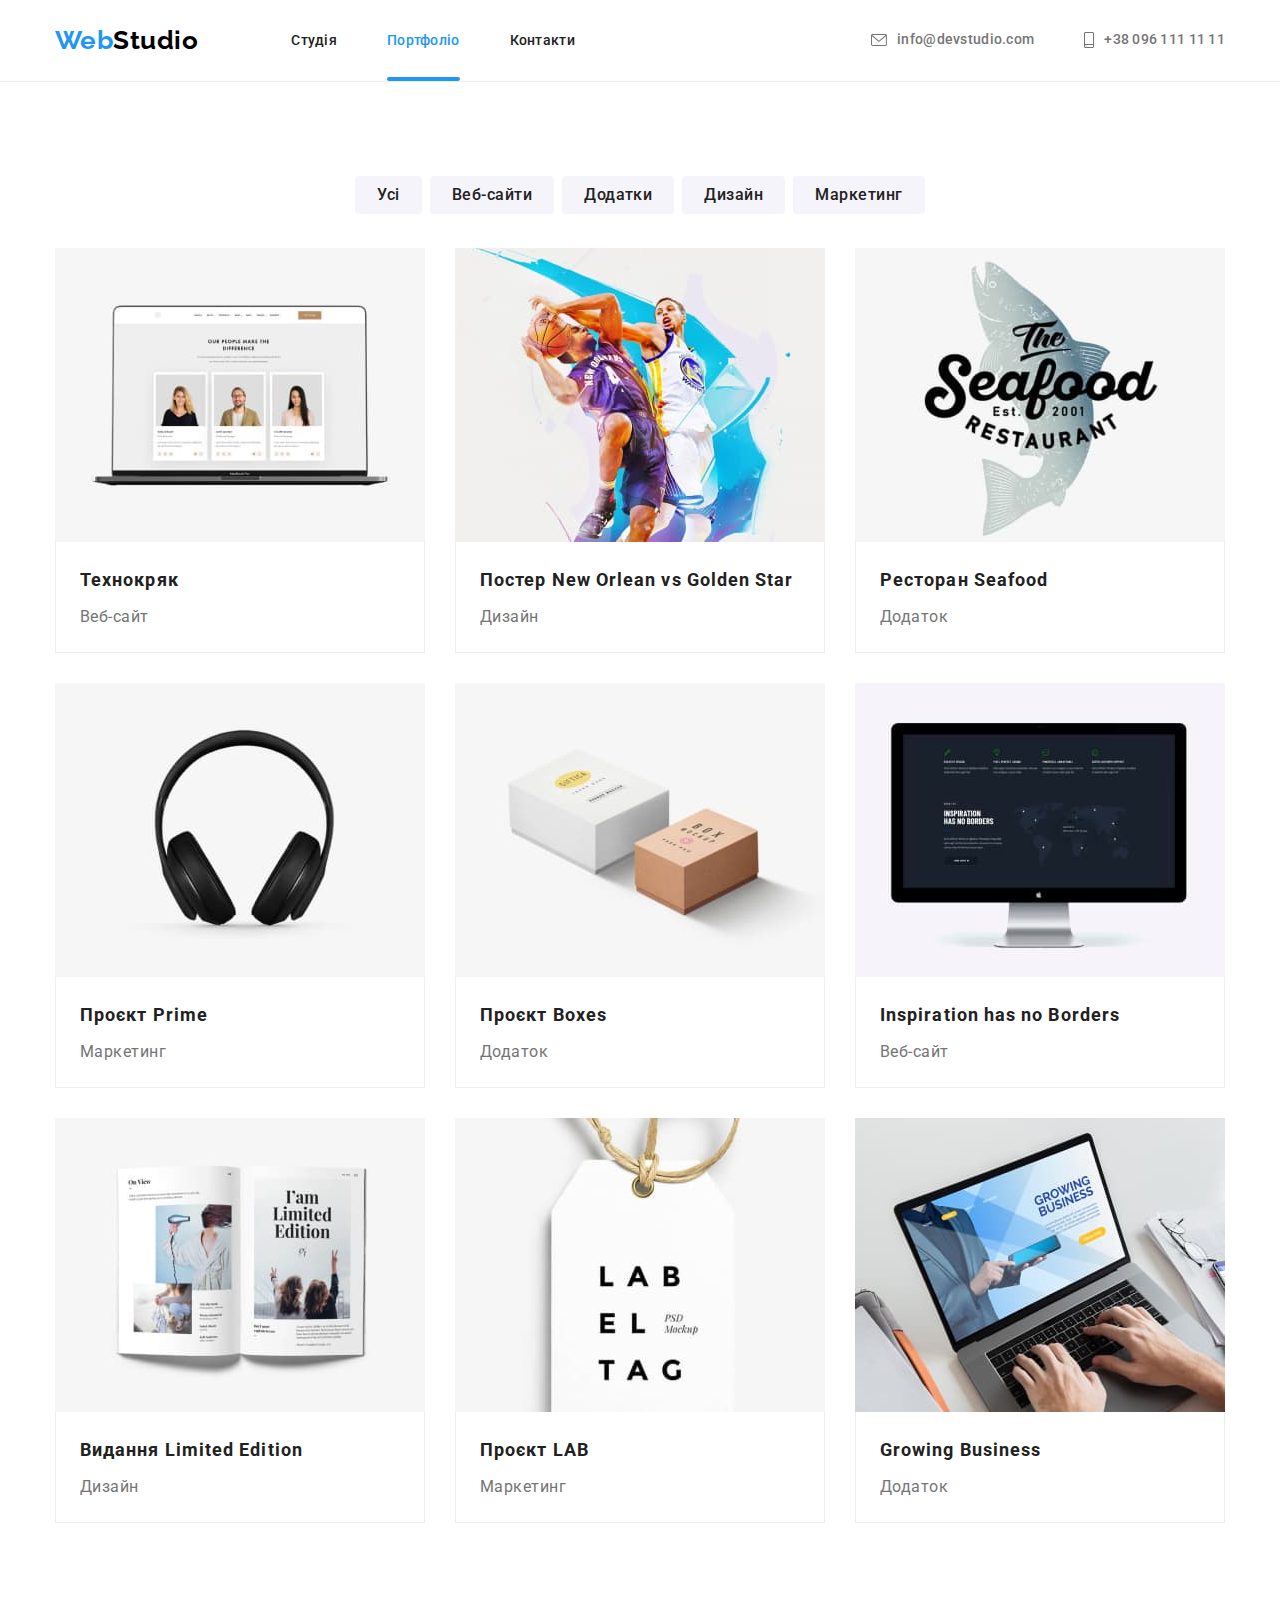
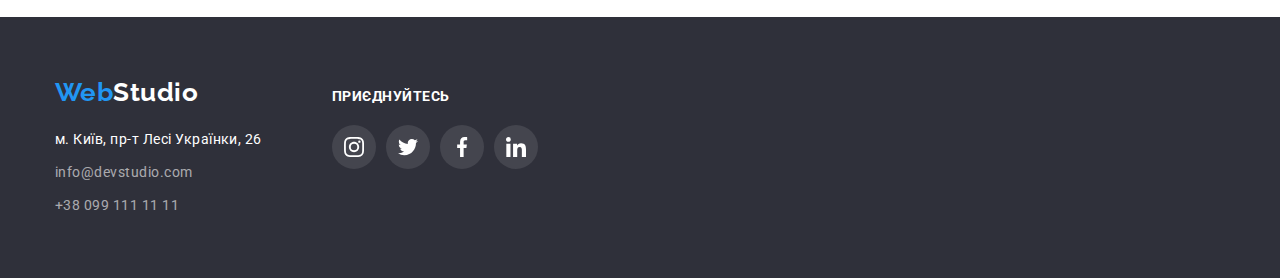
==== portfolio.html @ 230cf00f "adds main files" ====
<!DOCTYPE html>
<html lang="uk">
  <head>
    <meta charset="UTF-8" />
    <meta http-equiv="X-UA-Compatible" content="IE=edge" />
    <meta name="viewport" content="width=device-width, initial-scale=1.0" />
    <title>WebStudio Portfolio</title>
    <link rel="preconnect" href="https://fonts.googleapis.com" />
    <link rel="preconnect" href="https://fonts.gstatic.com" crossorigin />
    <link
      href="https://fonts.googleapis.com/css2?family=Raleway:wght@700&family=Roboto:wght@400;500;700;900&display=swap"
      rel="stylesheet"
    />
    <link
      rel="stylesheet"
      href="https://cdnjs.cloudflare.com/ajax/libs/modern-normalize/1.1.0/modern-normalize.min.css"
    />
    <link rel="stylesheet" href="./css/styles.css" />
  </head>
  <body>
    <header class="page-header">
      <div class="container">
        <nav class="header-nav">
          <a class="link logo" href="./index.html "> <span class="logo-start">Web</span>Studio</a>
          <ul class="list site-nav">
            <li class="item"><a class="link" href="./index.html">Студія</a></li>
            <li class="item">
              <a class="link current" href="./portfolio.html">Портфоліо</a>
            </li>
            <li class="item"><a class="link" href="">Контакти</a></li>
          </ul>
        </nav>
        <ul class="list contacts-nav">
          <li class="item">
            <a class="link" href="mailto:info@devstudio.com">
              <svg width="16" height="12" class="envelope">
                <use href="./images/icons.svg/symbol-defs.svg#icon-envelope"></use>
              </svg>
              info@devstudio.com</a
            >
          </li>
          <li class="item">
            <a class="link" href="tel:+380961111111">
              <svg width="10" height="16" class="phone">
                <use href="./images/icons.svg/symbol-defs.svg#icon-phone"></use>
              </svg>
              +38 096 111 11 11</a
            >
          </li>
        </ul>
      </div>
    </header>
    <main>
      <section class="section">
        <div class="container">
          <h1 class="title visually-hidden">Приклади робiт</h1>
          <!-- h1 will be hidden with the help of css -->
          <ul class="list sorter">
            <li class="item">
              <button type="button" class="button">Усі</button>
            </li>
            <li class="item">
              <button type="button" class="button">Веб-сайти</button>
            </li>
            <li class="item">
              <button type="button" class="button">Додатки</button>
            </li>
            <li class="item">
              <button type="button" class="button">Дизайн</button>
            </li>
            <li class="item">
              <button type="button" class="button">Маркетинг</button>
            </li>
          </ul>
          <ul class="list work-example">
            <li class="example-item">
              <a href="" class="example">
                <div class="thumb">
                  <img
                    class="image"
                    src="./images/portfolio-pics/img-1.jpg"
                    alt="Ноутбук"
                    width="370"
                    height="294"
                  />
                  <div class="example-overlay">
                    <p class="overlay-text">
                      Ресурс пропонує комплексні пропозиції з різним рівнем функціоналу та сервісів.
                      Все це дозволить відвідувачу отримати вичерпні відомості про компанію чи
                      приватну особу.
                    </p>
                  </div>
                </div>

                <div class="example-description">
                  <h2 class="subtitle">Технокряк</h2>
                  <p class="text">Веб-сайт</p>
                </div>
              </a>
            </li>
            <li class="example-item">
              <a href="" class="example">
                <div class="thumb">
                  <img
                    class="image"
                    src="./images/portfolio-pics/img-2.jpg"
                    alt="Баскетбол"
                    width="370"
                    height="294"
                  />
                  <div class="example-overlay">
                    <p class="overlay-text">
                      Ресурс пропонує комплексні пропозиції з різним рівнем функціоналу та сервісів.
                      Все це дозволить відвідувачу отримати вичерпні відомості про компанію чи
                      приватну особу.
                    </p>
                  </div>
                </div>

                <div class="example-description">
                  <h2 class="subtitle">Постер <span lang="en">New Orlean vs Golden Star</span></h2>
                  <p class="text">Дизайн</p>
                </div>
              </a>
            </li>
            <li class="example-item">
              <a href="" class="example">
                <div class="thumb">
                  <img
                    class="image"
                    src="./images/portfolio-pics/img-3.jpg"
                    alt="Риба"
                    width="370"
                    height="294"
                  />
                  <div class="example-overlay">
                    <p class="overlay-text">
                      Ресурс пропонує комплексні пропозиції з різним рівнем функціоналу та сервісів.
                      Все це дозволить відвідувачу отримати вичерпні відомості про компанію чи
                      приватну особу.
                    </p>
                  </div>
                </div>

                <div class="example-description">
                  <h2 class="subtitle">Ресторан <span lang="en">Seafood</span></h2>
                  <p class="text">Додаток</p>
                </div>
              </a>
            </li>
            <li class="example-item">
              <a href="" class="example">
                <div class="thumb">
                  <img
                    class="image"
                    src="./images/portfolio-pics/img-4.jpg"
                    alt="Навушники"
                    width="370"
                    height="294"
                  />
                  <div class="example-overlay">
                    <p class="overlay-text">
                      Ресурс пропонує комплексні пропозиції з різним рівнем функціоналу та сервісів.
                      Все це дозволить відвідувачу отримати вичерпні відомості про компанію чи
                      приватну особу.
                    </p>
                  </div>
                </div>

                <div class="example-description">
                  <h2 class="subtitle">Проєкт <span lang="en">Prime</span></h2>
                  <p class="text">Маркетинг</p>
                </div>
              </a>
            </li>
            <li class="example-item">
              <a href="" class="example">
                <div class="thumb">
                  <img
                    class="image"
                    src="./images/portfolio-pics/img-5.jpg"
                    alt="Дві коробки"
                    width="370"
                    height="294"
                  />
                  <div class="example-overlay">
                    <p class="overlay-text">
                      Ресурс пропонує комплексні пропозиції з різним рівнем функціоналу та сервісів.
                      Все це дозволить відвідувачу отримати вичерпні відомості про компанію чи
                      приватну особу.
                    </p>
                  </div>
                </div>

                <div class="example-description">
                  <h2 class="subtitle">Проєкт <span lang="en">Boxes </span></h2>
                  <p class="text">Додаток</p>
                </div>
              </a>
            </li>
            <li class="example-item">
              <a href="" class="example">
                <div class="thumb">
                  <img
                    class="image"
                    src="./images/portfolio-pics/img-6.jpg"
                    alt="Монітор iMac"
                    width="370"
                    height="294"
                  />
                  <div class="example-overlay">
                    <p class="overlay-text">
                      Ресурс пропонує комплексні пропозиції з різним рівнем функціоналу та сервісів.
                      Все це дозволить відвідувачу отримати вичерпні відомості про компанію чи
                      приватну особу.
                    </p>
                  </div>
                </div>

                <div class="example-description">
                  <h2 class="subtitle" lang="en">Inspiration has no Borders</h2>
                  <p class="text">Веб-сайт</p>
                </div>
              </a>
            </li>
            <li class="example-item">
              <a href="" class="example">
                <div class="thumb">
                  <img
                    class="image"
                    src="./images/portfolio-pics/img-7.jpg"
                    alt="Журнал"
                    width="370"
                    height="294"
                  />
                  <div class="example-overlay">
                    <p class="overlay-text">
                      Ресурс пропонує комплексні пропозиції з різним рівнем функціоналу та сервісів.
                      Все це дозволить відвідувачу отримати вичерпні відомості про компанію чи
                      приватну особу.
                    </p>
                  </div>
                </div>

                <div class="example-description">
                  <h2 class="subtitle">Видання <span>Limited Edition</span></h2>
                  <p class="text">Дизайн</p>
                </div>
              </a>
            </li>
            <li class="example-item">
              <a href="" class="example">
                <div class="thumb">
                  <img
                    class="image"
                    src="./images/portfolio-pics/img-8.jpg"
                    alt="Бірка"
                    width="370"
                    height="294"
                  />
                  <div class="example-overlay">
                    <p class="overlay-text">
                      Ресурс пропонує комплексні пропозиції з різним рівнем функціоналу та сервісів.
                      Все це дозволить відвідувачу отримати вичерпні відомості про компанію чи
                      приватну особу.
                    </p>
                  </div>
                </div>

                <div class="example-description">
                  <h2 class="subtitle">Проєкт <span lang="en">LAB</span></h2>
                  <p class="text">Маркетинг</p>
                </div>
              </a>
            </li>
            <li class="example-item">
              <a href="" class="example">
                <div class="thumb">
                  <img
                    class="image"
                    src="./images/portfolio-pics/img-9.jpg"
                    alt="Руки на ноутбуці"
                    width="370"
                    height="294"
                  />
                  <div class="example-overlay">
                    <p class="overlay-text">
                      Ресурс пропонує комплексні пропозиції з різним рівнем функціоналу та сервісів.
                      Все це дозволить відвідувачу отримати вичерпні відомості про компанію чи
                      приватну особу.
                    </p>
                  </div>
                </div>

                <div class="example-description">
                  <h2 class="subtitle" lang="en">Growing Business</h2>
                  <p class="text">Додаток</p>
                </div>
              </a>
            </li>
          </ul>
        </div>
      </section>
    </main>
    <footer class="page-footer">
      <div class="container">
        <div>
          <a class="link logo" href="./index.html"
            ><span class="logo-start">Web</span><span class="logo-end">Studio</span></a
          >
          <address class="address-nav">
            <ul class="list">
              <li class="item">
                <a
                  class="link map"
                  href="https://goo.gl/maps/hFDBtTGMjcZhoMpHA"
                  target="_blank"
                  rel="noopener noreferrer nofollow"
                >
                  м. Київ, пр-т Лесі Українки, 26</a
                >
              </li>
              <li class="item">
                <a class="link contact" href="mailto:info@devstudio.com">info@devstudio.com</a>
              </li>
              <li class="item">
                <a class="link contact" href="tel:+380991111111">+38 099 111 11 11</a>
              </li>
            </ul>
          </address>
        </div>

        <div class="join-us">
          <p class="join-us-title">приєднуйтесь</p>
          <ul class="list social-links">
            <li class="item">
              <a href="" class="link">
                <svg class="social-links-logo">
                  <use href="./images/icons.svg/symbol-defs.svg#icon-instagram"></use>
                </svg>
              </a>
            </li>
            <li class="item">
              <a href="" class="link">
                <svg class="social-links-logo">
                  <use href="./images/icons.svg/symbol-defs.svg#icon-twitter"></use>
                </svg>
              </a>
            </li>
            <li class="item">
              <a href="" class="link">
                <svg class="social-links-logo">
                  <use href="./images/icons.svg/symbol-defs.svg#icon-facebook"></use>
                </svg>
              </a>
            </li>
            <li class="item">
              <a href="" class="link">
                <svg class="social-links-logo">
                  <use href="./images/icons.svg/symbol-defs.svg#icon-linkedin"></use>
                </svg>
              </a>
            </li>
          </ul>
        </div>
      </div>
    </footer>
  </body>
</html>
---- css/styles.css ----
/* основной цвет бэка #F5F5F5 */
/* #FFFFFF цвет бэка хедера  */
/* цвет бэка футера #2F303A */
/* наша команда #F5F4FA */
/* цвет заголовков #212121 */
/* увет текста #757575 */
/*  акцент #2196F3 */
/* roboto 400 700 */

:root {
  --main-background-color: #ffffff;
  --footer-backgroung-color: #2f303a;
  --main-color: #757575;
  --title-color: #212121;
  --accent-color: #2196f3;
  --list-gap: 30px;
  --transition-timing-function: cubic-bezier(0.4, 0, 0.2, 1);
}
/* basic styles */
html {
  box-sizing: border-box;
}

body {
  background-color: var(--main-background-color);
  color: var(--main-color);
  font-family: Roboto, sans-serif;
  letter-spacing: 0.03em;
}
h1,
h2,
h3,
p,
ul {
  margin: 0;
  padding-left: 0;
}
.container {
  width: 1200px;
  padding: 0 15px;
  margin: 0 auto;
}

.section {
  padding-top: 94px;
  padding-bottom: 94px;
}

.list {
  list-style: none;
}
.link {
  text-decoration: inherit;
}

/* header styles */

.page-header {
  background-color: #ffffff;
  border-bottom: 1px solid #ececec;
}
.page-header .container {
  display: flex;
  padding-top: 25px;
  padding-bottom: 25px;
}
.header-nav {
  display: flex;
  align-items: center;
}
.header-nav .logo {
  margin-right: 93px;
}
.site-nav {
  display: flex;
}
.site-nav .item:not(:last-child),
.contacts-nav .item:not(:last-child) {
  margin-right: 50px;
}
.contacts-nav {
  display: flex;
  align-items: center;
  margin-left: auto;
}

.logo {
  color: #000;
}
.logo-start {
  color: var(--accent-color);
}
.site-nav .link {
  color: var(--title-color);
  transition: color 250ms var(--transition-timing-function);
}
.site-nav .link:hover,
.site-nav .link:focus {
  color: var(--accent-color);
}
.contacts-nav .link {
  color: inherit;
  display: flex;
  align-items: center;
  transition: color 250ms var(--transition-timing-function);
}
.contacts-nav .link:hover,
.contacts-nav .link:focus {
  color: var(--accent-color);
}
.site-nav .current {
  color: var(--accent-color);
}
.current {
  position: relative;
  padding-bottom: 28px;
}
.current::after {
  position: absolute;
  bottom: -5px;
  right: 0;
  display: block;
  content: '';
  width: 100%;
  height: 4px;
  border-radius: 2px;
  background-color: var(--accent-color);
}

.logo {
  font-family: Raleway, sans-serif;
  font-weight: 700;
  font-size: 26px;
  line-height: 1.19;
}
.site-nav .link,
.contacts-nav .link {
  font-weight: 500;
  font-size: 14px;
  line-height: 1.14;
  letter-spacing: 0.02em;
}

.envelope,
.phone {
  fill: var(--main-color);
  margin-right: 10px;
  transition: fill 250ms var(--transition-timing-function);
}

.contacts-nav .link:hover .envelope,
.contacts-nav .link:hover .phone {
  fill: currentColor;
}
.contacts-nav .link:focus .envelope,
.contacts-nav .link:focus .phone {
  fill: currentColor;
}
/* main styles */
.visually-hidden {
  position: absolute;
  white-space: nowrap;
  width: 1px;
  height: 1px;
  overflow: hidden;
  border: 0;
  padding: 0;
  clip: rect(0 0 0 0);
  clip-path: inset(50%);
  margin: -1px;
}

.title {
  text-align: center;
}

.overlay {
  max-width: 1600px;
  margin-left: auto;
  margin-right: auto;
  background-image: linear-gradient(to right, rgba(47, 48, 58, 0.4), rgba(47, 48, 58, 0.4)),
    url(../images/hero.jpg);
  background-color: #c4c4c4;
  background-size: cover;
  background-repeat: no-repeat;
}
.hero.section {
  display: flex;
  flex-direction: column;
  align-items: center;
  padding-top: 200px;
  padding-bottom: 200px;
  text-align: center;
}
.hero-title {
  color: var(--main-background-color);
  font-weight: 900;
  font-size: 44px;
  line-height: 1.36;
  text-align: center;
  text-transform: uppercase;
  min-width: 696px;
}

.title,
.subtitle {
  color: var(--title-color);
}
.hero-button {
  color: var(--main-background-color);
  background-color: var(--accent-color);
  font-family: inherit;
  font-weight: 700;
  font-size: 16px;
  line-height: 1.88;
  box-shadow: 0px 4px 4px rgba(0, 0, 0, 0.15);

  min-width: 216px;
  box-shadow: 0px 4px 4px rgba(0, 0, 0, 0.15);
  border: 0;
  border-radius: 4px;
  padding: 10px 32px;
  text-align: center;
  margin-top: 30px;

  transition: background-color 250ms var(--transition-timing-function);
}
.hero-button:hover,
.hero-button:focus {
  background-color: #188ce8;
}
.button {
  color: var(--title-color);
  background-color: #f5f4fa;
}

.backdrop {
  position: fixed;
  top: 0;
  bottom: 0;
  right: 0;
  left: 0;
  background-color: rgba(0, 0, 0, 0.2);
  opacity: 1;
  transition: opacity 250ms var(--transition-timing-function);
}
.modal {
  position: absolute;
  top: 50%;
  left: 50%;
  transform: translate(-50%, -50%) scale(1);
  transition: transform 250ms var(--transition-timing-function) 100ms;

  min-width: 528px;
  min-height: 581px;
  background-color: var(--main-background-color);
}
.backdrop.is-hidden {
  opacity: 0;
  pointer-events: none;
  visibility: hidden;
}

.backdrop.is-hidden .modal {
  transform: translate(-50%, 50%) scale(1.2);
}

.close-btn {
  position: absolute;
  top: 8px;
  right: 8px;
  padding: 0;
  cursor: pointer;
  width: 30px;
  height: 30px;
  border-radius: 50%;
  background: var(--main-background-color);
  border: 1px solid rgba(0, 0, 0, 0.1);
  background-image: url(../images/icons/close.svg);
  background-repeat: no-repeat;
  background-position: center;
}

.button,
.hero-button {
  cursor: pointer;
}

.list .example {
  text-decoration: inherit;
  color: inherit;
}
.work-example .subtitle,
.hero-title,
.hero-button {
  letter-spacing: 0.06em;
}
.title {
  font-size: 36px;
  line-height: 1.17;
  text-align: center;
}
.specialization.section {
  padding-top: 0;
}
.advantages .subtitle {
  font-size: 14px;
  line-height: 1.42;
  text-transform: uppercase;
}
.advantages .text {
  font-style: normal;
  font-size: 14px;
  line-height: 1.71;
}

.advantages .list {
  display: flex;
  margin-left: calc(-1 * var(--list-gap));
}

.box .subtitle {
  margin-top: 30px;
  margin-bottom: 10px;
}
.box {
  margin-left: var(--list-gap);
  flex-basis: calc(100% / 4 - var(--list-gap));
}
.thumb {
  position: relative;
}
.thumb-description {
  position: absolute;
  bottom: 0;
  right: 0;
  left: 0;
  width: 100%;
  padding-top: 27px;
  padding-bottom: 27px;
  font-weight: 700;
  font-size: 14px;
  text-align: center;
  text-transform: uppercase;
  background-color: rgba(47, 48, 58, 0.8);
  color: var(--main-background-color);
}
.specialization .list {
  display: flex;
  margin-left: calc(-1 * var(--list-gap));
}
.specialization .item {
  margin-left: var(--list-gap);
  flex-basis: calc(100% / 3 - var(--list-gap));
}

.specialization .title,
.team .title,
.clients .title {
  margin-bottom: 50px;
}
.advantages .box:before {
  content: '';
  display: block;
  height: 120px;
  border-radius: 4px;
  background-color: #f5f4fa;
  background-repeat: no-repeat;
  background-position: center;
}

.icon-antenna:before {
  background-image: url(../images/icons/antenna\ 1.svg);
}
.icon-clock:before {
  background-image: url(../images/icons/clock\ 1.svg);
}
.icon-diagram:before {
  background-image: url(../images/icons/diagram\ 1.svg);
}
.icon-astronaut:before {
  background-image: url(../images/icons/astronaut\ 1.svg);
}
.team .list {
  display: flex;
  margin-left: calc(-1 * var(--list-gap));
}

.team {
  background-color: #f5f4fa;
}
.team .card {
  margin-left: var(--list-gap);
  flex-basis: calc(100% / 4 - var(--list-gap));

  background-color: var(--main-background-color);
  box-shadow: 0px 1px 3px rgba(0, 0, 0, 0.12), 0px 1px 1px rgba(0, 0, 0, 0.14),
    0px 2px 1px rgba(0, 0, 0, 0.2);
  border-radius: 0px 0px 4px 4px;
}
.about {
  padding-top: var(--list-gap);
  padding-bottom: var(--list-gap);
  padding-left: 32px;
  padding-right: 32px;
}
.team .subtitle {
  font-weight: 500;
  font-size: 16px;
  line-height: 1.19;
  text-align: center;
  margin-bottom: 10px;
}
.team .position {
  font-size: 16px;
  line-height: 1.19;
  text-align: center;
  margin-bottom: 16px;
}
.about .list.social-links {
  margin: 0;
  padding: 0;
  display: flex;
}

.social-links .link {
  width: 44px;
  height: 44px;
  border-radius: 50%;
  display: flex;
  justify-content: center;
  align-items: center;
  transition: background-color 250ms var(--transition-timing-function);
}

.social-links > .item:not(:last-child) {
  margin-right: 10px;
}

.social-links-logo {
  width: 20px;
  height: 20px;
  fill: #afb1b8;
  transition: fill 250ms var(--transition-timing-function);
}

.social-links .link:hover,
.social-links .link:focus {
  background-color: var(--accent-color);
}
.social-links .link:hover .social-links-logo,
.social-links .link:focus .social-links-logo {
  fill: var(--main-background-color);
}

.clients-list {
  display: flex;
  gap: var(--list-gap);
}
.clients-list .item {
  flex-basis: calc((100% - 150px) / 6);
}
.clients-logo {
  width: 106px;
  height: 60px;
  fill: #afb1b8;
  transition: fill 250ms var(--transition-timing-function);
}

.clients .link {
  display: flex;
  justify-content: center;
  align-items: center;
  height: 92px;
  border: 1px solid #afb1b8;
  border-radius: 4px;
  cursor: pointer;
  transition: border 250ms var(--transition-timing-function);
}

.clients-list .link:hover,
.clients-list .link:focus {
  border: 1px solid var(--accent-color);
}

.clients-list .link:hover .clients-logo {
  fill: var(--accent-color);
}
.clients-list .link:focus .clients-logo {
  fill: var(--accent-color);
}

.sorter {
  margin-left: auto;
  margin-right: auto;
  margin-bottom: 34px;
  padding-left: 0;
  display: flex;
  justify-content: center;
}
.sorter .button {
  font-family: inherit;
  font-weight: 500;
  font-size: 16px;
  line-height: 1.63;
  letter-spacing: inherit;
  background: #f5f4fa;
  padding: 6px 22px;
  border-radius: 4px;
  text-align: center;
  border: none;
  transition: color 250ms var(--transition-timing-function),
    background-color 250ms var(--transition-timing-function),
    box-shadow 250ms var(--transition-timing-function);
}
.sorter .button:hover,
.sorter .button:focus {
  color: var(--main-background-color);
  background-color: var(--accent-color);
  box-shadow: 0px 3px 1px rgba(0, 0, 0, 0.1), 0px 1px 2px rgba(0, 0, 0, 0.08),
    0px 2px 2px rgba(0, 0, 0, 0.12);
}

.sorter .item:not(:last-child) {
  margin-right: 8px;
}

.work-example .subtitle {
  font-size: 18px;
  line-height: 2;
}

.work-example > .example-item {
  margin-top: var(--list-gap);
  margin-left: var(--list-gap);
  flex-basis: calc(100% / 3 - var(--list-gap));
}
.example {
  overflow: hidden;
  display: block;
  transition: box-shadow 250ms var(--transition-timing-function);
}
.example:hover,
.example:focus {
  box-shadow: 0px 1px 1px rgba(0, 0, 0, 0.12), 0px 4px 4px rgba(0, 0, 0, 0.06),
    1px 4px 6px rgba(0, 0, 0, 0.16);
}

.work-example .text {
  font-size: 16px;
  line-height: 1.88;
}

.example .thumb {
  position: relative;
  display: block;
  width: 100%;
  overflow: hidden;
}

.example-overlay {
  position: absolute;
  top: 100%;
  left: 0;
  display: block;
  width: 100%;
  height: 100%;
  padding: 63px 24px;
  background-color: rgba(33, 150, 243, 0.9);
  transition: transform 250ms var(--transition-timing-function);
}
.overlay-text {
  font-size: 18px;
  line-height: 1.56;
  color: rgba(255, 255, 255, 1);
}

.example:hover .example-overlay,
.example:focus .example-overlay {
  transform: translateY(-100%);
}

.list.work-example {
  padding-left: 0;
  display: flex;
  flex-wrap: wrap;
  margin-top: calc(-1 * var(--list-gap));
  margin-left: calc(-1 * var(--list-gap));
}

.image {
  display: block;
  max-width: 100%;
}
.work-example .subtitle {
  margin-bottom: 4px;
}

.example-description {
  padding: 20px 24px;
  border-bottom: 1px solid #eeeeee;
  border-left: 1px solid #eeeeee;
  border-right: 1px solid #eeeeee;
}
/* footer styles */
.page-footer {
  padding-top: 60px;
  padding-bottom: 60px;
  background-color: var(--footer-backgroung-color);
}

.page-footer .logo {
  display: inline-block;
  margin-bottom: 20px;
}
.logo-end {
  color: var(--main-background-color);
}
.link.map {
  display: inline-block;
}
.address-nav .item:not(:last-child) {
  margin-bottom: 9px;
}
.link .map {
  color: var(--main-background-color);
}
.address-nav > .list {
  font-style: normal;
}

.map {
  color: var(--main-background-color);
  transition: color 250ms var(--transition-timing-function);
}
.contact {
  color: rgba(255, 255, 255, 0.6);
  transition: color 250ms var(--transition-timing-function);
}
.map:hover,
.contact:hover,
.map:focus,
.contact:focus {
  color: var(--accent-color);
}
.map,
.contact {
  font-size: 14px;
  line-height: 1.71;
}

.page-footer .container {
  display: flex;
  align-items: baseline;
}
.join-us {
  margin-left: 70px;
}
.join-us-title {
  font-weight: 700;
  font-size: 14px;
  line-height: 1.14;
  text-transform: uppercase;
  color: #ffffff;
  margin-bottom: 20px;
}

.join-us .social-links {
  display: flex;
}
.join-us .link {
  background: rgba(255, 255, 255, 0.1);
}
.join-us .social-links-logo {
  fill: var(--main-background-color);
}
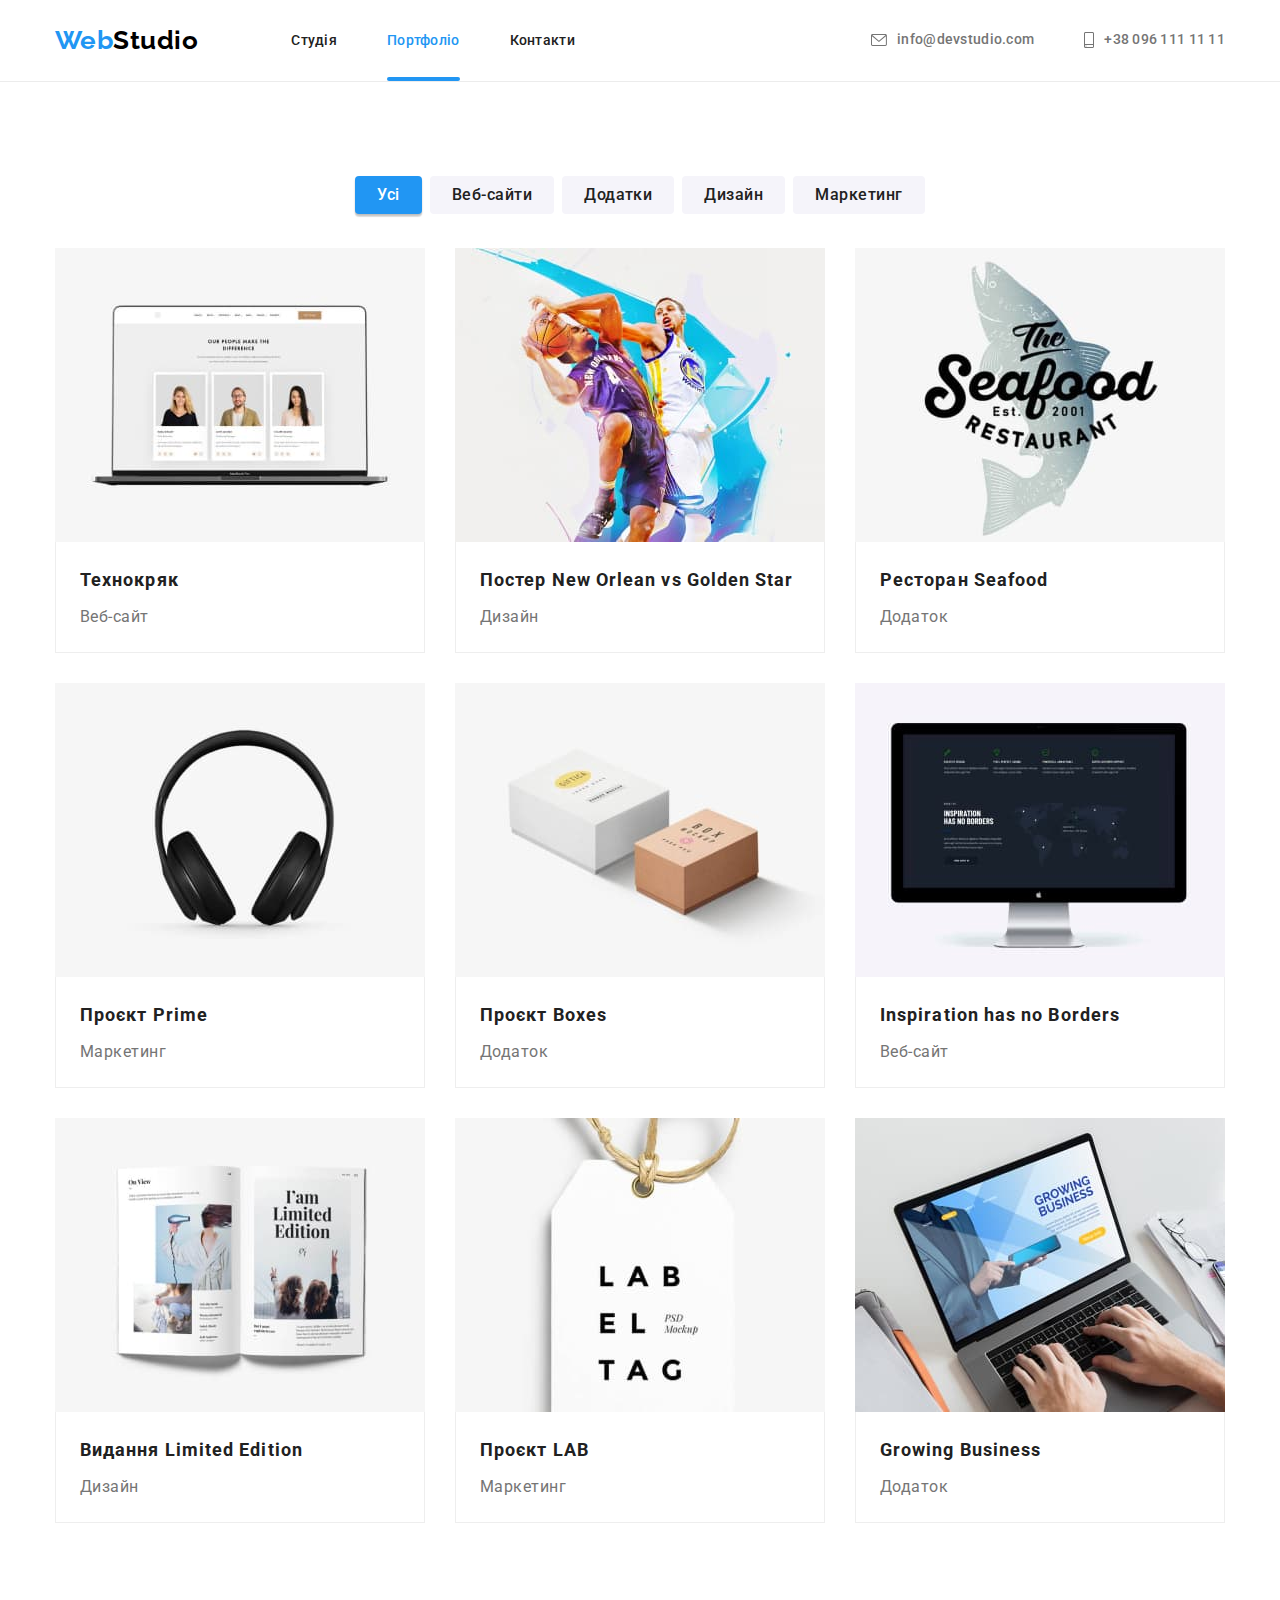
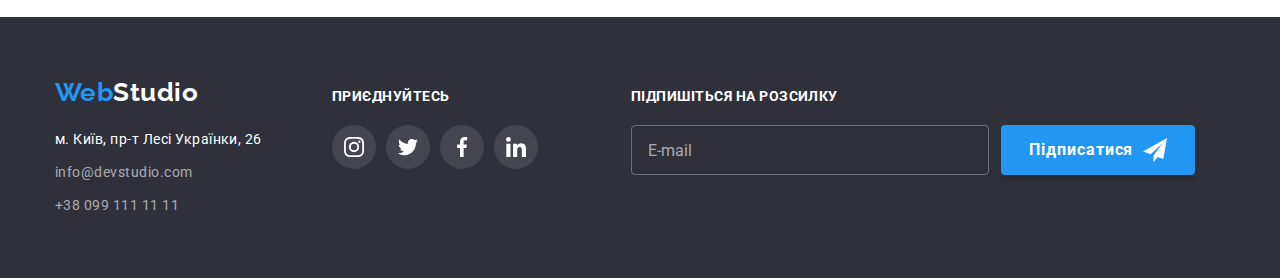
==== commit 5d6946bb: "adds follow us in footer" ====
--- a/portfolio.html
+++ b/portfolio.html
@@ -21,7 +21,9 @@
     <header class="page-header">
       <div class="container">
         <nav class="header-nav">
-          <a class="link logo" href="./index.html "> <span class="logo-start">Web</span>Studio</a>
+          <a class="link logo" href="./index.html ">
+            <span class="logo-start">Web</span>Studio</a
+          >
           <ul class="list site-nav">
             <li class="item"><a class="link" href="./index.html">Студія</a></li>
             <li class="item">
@@ -34,7 +36,9 @@
           <li class="item">
             <a class="link" href="mailto:info@devstudio.com">
               <svg width="16" height="12" class="envelope">
-                <use href="./images/icons.svg/symbol-defs.svg#icon-envelope"></use>
+                <use
+                  href="./images/icons.svg/symbol-defs.svg#icon-envelope"
+                ></use>
               </svg>
               info@devstudio.com</a
             >
@@ -57,7 +61,7 @@
           <!-- h1 will be hidden with the help of css -->
           <ul class="list sorter">
             <li class="item">
-              <button type="button" class="button">Усі</button>
+              <button type="button" class="button active">Усі</button>
             </li>
             <li class="item">
               <button type="button" class="button">Веб-сайти</button>
@@ -85,9 +89,10 @@
                   />
                   <div class="example-overlay">
                     <p class="overlay-text">
-                      Ресурс пропонує комплексні пропозиції з різним рівнем функціоналу та сервісів.
-                      Все це дозволить відвідувачу отримати вичерпні відомості про компанію чи
-                      приватну особу.
+                      Ресурс пропонує комплексні пропозиції з різним рівнем
+                      функціоналу та сервісів. Все це дозволить відвідувачу
+                      отримати вичерпні відомості про компанію чи приватну
+                      особу.
                     </p>
                   </div>
                 </div>
@@ -110,15 +115,18 @@
                   />
                   <div class="example-overlay">
                     <p class="overlay-text">
-                      Ресурс пропонує комплексні пропозиції з різним рівнем функціоналу та сервісів.
-                      Все це дозволить відвідувачу отримати вичерпні відомості про компанію чи
-                      приватну особу.
-                    </p>
-                  </div>
-                </div>
-
-                <div class="example-description">
-                  <h2 class="subtitle">Постер <span lang="en">New Orlean vs Golden Star</span></h2>
+                      Ресурс пропонує комплексні пропозиції з різним рівнем
+                      функціоналу та сервісів. Все це дозволить відвідувачу
+                      отримати вичерпні відомості про компанію чи приватну
+                      особу.
+                    </p>
+                  </div>
+                </div>
+
+                <div class="example-description">
+                  <h2 class="subtitle">
+                    Постер <span lang="en">New Orlean vs Golden Star</span>
+                  </h2>
                   <p class="text">Дизайн</p>
                 </div>
               </a>
@@ -135,15 +143,18 @@
                   />
                   <div class="example-overlay">
                     <p class="overlay-text">
-                      Ресурс пропонує комплексні пропозиції з різним рівнем функціоналу та сервісів.
-                      Все це дозволить відвідувачу отримати вичерпні відомості про компанію чи
-                      приватну особу.
-                    </p>
-                  </div>
-                </div>
-
-                <div class="example-description">
-                  <h2 class="subtitle">Ресторан <span lang="en">Seafood</span></h2>
+                      Ресурс пропонує комплексні пропозиції з різним рівнем
+                      функціоналу та сервісів. Все це дозволить відвідувачу
+                      отримати вичерпні відомості про компанію чи приватну
+                      особу.
+                    </p>
+                  </div>
+                </div>
+
+                <div class="example-description">
+                  <h2 class="subtitle">
+                    Ресторан <span lang="en">Seafood</span>
+                  </h2>
                   <p class="text">Додаток</p>
                 </div>
               </a>
@@ -160,9 +171,10 @@
                   />
                   <div class="example-overlay">
                     <p class="overlay-text">
-                      Ресурс пропонує комплексні пропозиції з різним рівнем функціоналу та сервісів.
-                      Все це дозволить відвідувачу отримати вичерпні відомості про компанію чи
-                      приватну особу.
+                      Ресурс пропонує комплексні пропозиції з різним рівнем
+                      функціоналу та сервісів. Все це дозволить відвідувачу
+                      отримати вичерпні відомості про компанію чи приватну
+                      особу.
                     </p>
                   </div>
                 </div>
@@ -185,9 +197,10 @@
                   />
                   <div class="example-overlay">
                     <p class="overlay-text">
-                      Ресурс пропонує комплексні пропозиції з різним рівнем функціоналу та сервісів.
-                      Все це дозволить відвідувачу отримати вичерпні відомості про компанію чи
-                      приватну особу.
+                      Ресурс пропонує комплексні пропозиції з різним рівнем
+                      функціоналу та сервісів. Все це дозволить відвідувачу
+                      отримати вичерпні відомості про компанію чи приватну
+                      особу.
                     </p>
                   </div>
                 </div>
@@ -210,9 +223,10 @@
                   />
                   <div class="example-overlay">
                     <p class="overlay-text">
-                      Ресурс пропонує комплексні пропозиції з різним рівнем функціоналу та сервісів.
-                      Все це дозволить відвідувачу отримати вичерпні відомості про компанію чи
-                      приватну особу.
+                      Ресурс пропонує комплексні пропозиції з різним рівнем
+                      функціоналу та сервісів. Все це дозволить відвідувачу
+                      отримати вичерпні відомості про компанію чи приватну
+                      особу.
                     </p>
                   </div>
                 </div>
@@ -235,9 +249,10 @@
                   />
                   <div class="example-overlay">
                     <p class="overlay-text">
-                      Ресурс пропонує комплексні пропозиції з різним рівнем функціоналу та сервісів.
-                      Все це дозволить відвідувачу отримати вичерпні відомості про компанію чи
-                      приватну особу.
+                      Ресурс пропонує комплексні пропозиції з різним рівнем
+                      функціоналу та сервісів. Все це дозволить відвідувачу
+                      отримати вичерпні відомості про компанію чи приватну
+                      особу.
                     </p>
                   </div>
                 </div>
@@ -260,9 +275,10 @@
                   />
                   <div class="example-overlay">
                     <p class="overlay-text">
-                      Ресурс пропонує комплексні пропозиції з різним рівнем функціоналу та сервісів.
-                      Все це дозволить відвідувачу отримати вичерпні відомості про компанію чи
-                      приватну особу.
+                      Ресурс пропонує комплексні пропозиції з різним рівнем
+                      функціоналу та сервісів. Все це дозволить відвідувачу
+                      отримати вичерпні відомості про компанію чи приватну
+                      особу.
                     </p>
                   </div>
                 </div>
@@ -285,9 +301,10 @@
                   />
                   <div class="example-overlay">
                     <p class="overlay-text">
-                      Ресурс пропонує комплексні пропозиції з різним рівнем функціоналу та сервісів.
-                      Все це дозволить відвідувачу отримати вичерпні відомості про компанію чи
-                      приватну особу.
+                      Ресурс пропонує комплексні пропозиції з різним рівнем
+                      функціоналу та сервісів. Все це дозволить відвідувачу
+                      отримати вичерпні відомості про компанію чи приватну
+                      особу.
                     </p>
                   </div>
                 </div>
@@ -306,7 +323,8 @@
       <div class="container">
         <div>
           <a class="link logo" href="./index.html"
-            ><span class="logo-start">Web</span><span class="logo-end">Studio</span></a
+            ><span class="logo-start">Web</span
+            ><span class="logo-end">Studio</span></a
           >
           <address class="address-nav">
             <ul class="list">
@@ -321,10 +339,14 @@
                 >
               </li>
               <li class="item">
-                <a class="link contact" href="mailto:info@devstudio.com">info@devstudio.com</a>
+                <a class="link contact" href="mailto:info@devstudio.com"
+                  >info@devstudio.com</a
+                >
               </li>
               <li class="item">
-                <a class="link contact" href="tel:+380991111111">+38 099 111 11 11</a>
+                <a class="link contact" href="tel:+380991111111"
+                  >+38 099 111 11 11</a
+                >
               </li>
             </ul>
           </address>
@@ -336,32 +358,59 @@
             <li class="item">
               <a href="" class="link">
                 <svg class="social-links-logo">
-                  <use href="./images/icons.svg/symbol-defs.svg#icon-instagram"></use>
+                  <use
+                    href="./images/icons.svg/symbol-defs.svg#icon-instagram"
+                  ></use>
                 </svg>
               </a>
             </li>
             <li class="item">
               <a href="" class="link">
                 <svg class="social-links-logo">
-                  <use href="./images/icons.svg/symbol-defs.svg#icon-twitter"></use>
+                  <use
+                    href="./images/icons.svg/symbol-defs.svg#icon-twitter"
+                  ></use>
                 </svg>
               </a>
             </li>
             <li class="item">
               <a href="" class="link">
                 <svg class="social-links-logo">
-                  <use href="./images/icons.svg/symbol-defs.svg#icon-facebook"></use>
+                  <use
+                    href="./images/icons.svg/symbol-defs.svg#icon-facebook"
+                  ></use>
                 </svg>
               </a>
             </li>
             <li class="item">
               <a href="" class="link">
                 <svg class="social-links-logo">
-                  <use href="./images/icons.svg/symbol-defs.svg#icon-linkedin"></use>
+                  <use
+                    href="./images/icons.svg/symbol-defs.svg#icon-linkedin"
+                  ></use>
                 </svg>
               </a>
             </li>
           </ul>
+        </div>
+        <div class="follow-us">
+          <p class="follow-us-title">Підпишіться на розсилку</p>
+          <form name="follow-us" class="follow-us-form">
+            <label name="email" for="email"></label>
+            <input
+              type="email"
+              name="email"
+              placeholder="E-mail"
+              class="follow-us-input"
+              id="email"
+            />
+            <button type="submit" class="send-btn">
+              Підписатися
+              <svg class="send-icon" width="24" height="24">
+                <use href="./images/icons.svg/symbol-defs.svg#icon-send"></use>
+              </svg>
+            </button>
+          </form>
         </div>
       </div>
     </footer>
--- a/css/styles.css
+++ b/css/styles.css
@@ -178,7 +178,11 @@
   max-width: 1600px;
   margin-left: auto;
   margin-right: auto;
-  background-image: linear-gradient(to right, rgba(47, 48, 58, 0.4), rgba(47, 48, 58, 0.4)),
+  background-image: linear-gradient(
+      to right,
+      rgba(47, 48, 58, 0.4),
+      rgba(47, 48, 58, 0.4)
+    ),
     url(../images/hero.jpg);
   background-color: #c4c4c4;
   background-size: cover;
@@ -270,15 +274,23 @@
   top: 8px;
   right: 8px;
   padding: 0;
+  display: flex;
+  align-items: center;
+  justify-content: center;
   cursor: pointer;
   width: 30px;
   height: 30px;
   border-radius: 50%;
   background: var(--main-background-color);
   border: 1px solid rgba(0, 0, 0, 0.1);
-  background-image: url(../images/icons/close.svg);
-  background-repeat: no-repeat;
-  background-position: center;
+}
+
+.close-btn:hover .close-btn-icon,
+.close-btn:focus .close-btn-icon {
+  fill: var(--accent-color);
+}
+.close-btn-icon {
+  transition: fill 250ms var(--transition-timing-function);
 }
 
 .button,
@@ -520,7 +532,12 @@
   box-shadow: 0px 3px 1px rgba(0, 0, 0, 0.1), 0px 1px 2px rgba(0, 0, 0, 0.08),
     0px 2px 2px rgba(0, 0, 0, 0.12);
 }
-
+.button.active {
+  color: var(--main-background-color);
+  background-color: var(--accent-color);
+  box-shadow: 0px 3px 1px rgba(0, 0, 0, 0.1), 0px 1px 2px rgba(0, 0, 0, 0.08),
+    0px 2px 2px rgba(0, 0, 0, 0.12);
+}
 .sorter .item:not(:last-child) {
   margin-right: 8px;
 }
@@ -656,7 +673,8 @@
 .join-us {
   margin-left: 70px;
 }
-.join-us-title {
+.join-us-title,
+.follow-us-title {
   font-weight: 700;
   font-size: 14px;
   line-height: 1.14;
@@ -674,3 +692,51 @@
 .join-us .social-links-logo {
   fill: var(--main-background-color);
 }
+.follow-us {
+  margin-left: 93px;
+}
+.follow-us-form {
+  display: flex;
+}
+.follow-us-input {
+  margin-right: 12px;
+  width: 358px;
+  height: 50px;
+  padding-left: 16px;
+
+  background-color: transparent;
+  border: 1px solid rgba(255, 255, 255, 0.3);
+  border-radius: 4px;
+  color: var(--main-background-color);
+}
+
+.follow-us-input::placeholder {
+  font-weight: 400;
+  font-size: 16px;
+  line-height: 1.25;
+  color: rgba(255, 255, 255, 0.6);
+}
+.follow-us .send-btn {
+  display: flex;
+  align-items: center;
+  padding: 10px 28px;
+  background-color: var(--accent-color);
+  font-weight: 700;
+  font-size: 16px;
+  line-height: 1.88;
+  letter-spacing: 0.06em;
+  color: var(--main-background-color);
+  border-radius: 4px;
+  box-shadow: 0px 4px 4px rgba(0, 0, 0, 0.15);
+  border: none;
+  cursor: pointer;
+  transition: bachground-color 250ms var(--transition-timing-function);
+}
+.follow-us .send-btn:focus,
+.follow-us .send-btn:hover {
+  background-color: #188ce8;
+}
+.send-icon {
+  margin-left: 10px;
+  fill: var(--main-background-color);
+}
